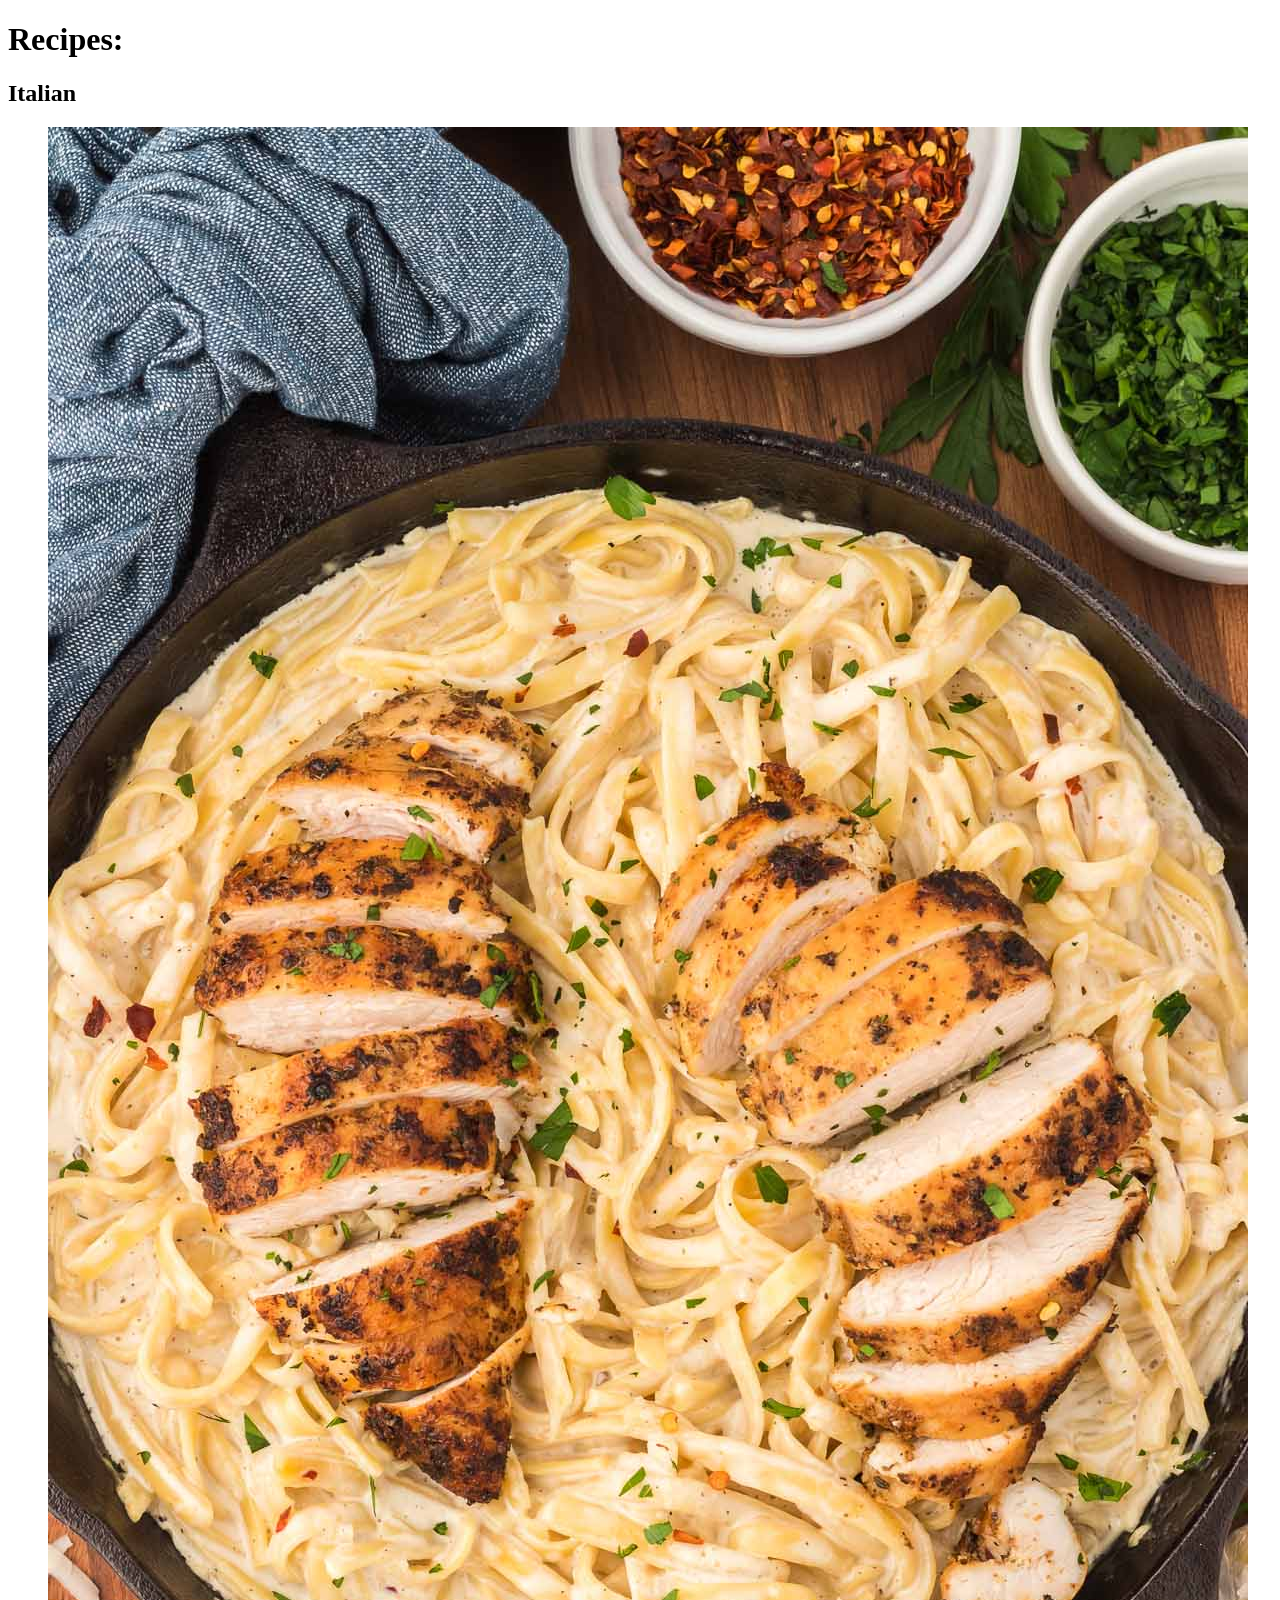
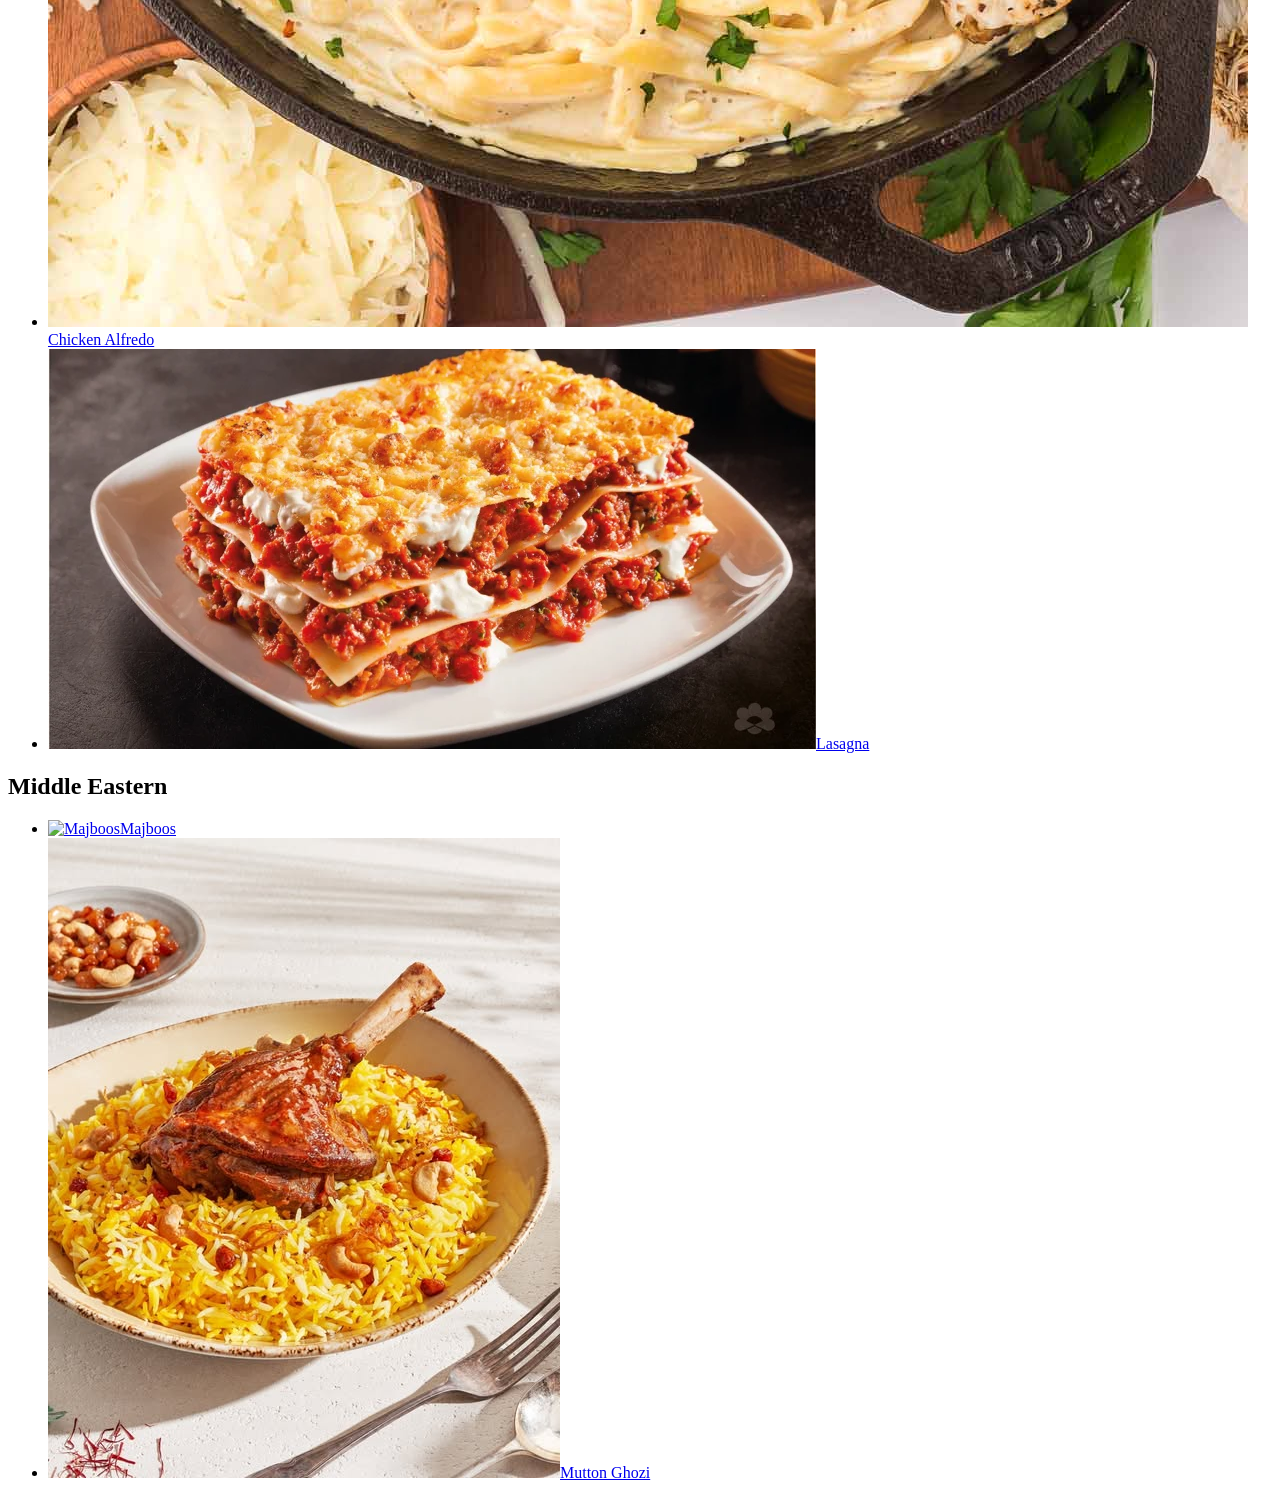
==== index.html @ 53bad21d "..." ====
<!doctype html>
<html>
  <head>
    <link
      rel="stylesheet"
      href="https://cdn.jsdelivr.net/npm/@picocss/pico@2/css/pico.min.css"
    />
    <link rel="stylesheet" href="style.css" />
    <title>The Best Recipes!</title>
  </head>
  <body>
    <h1 class="text-primary">Recipes:</h1>
    <div class="cuisine-container">
      <h2>Italian</h2>
      <ul>
        <li>
          <a href="recipes/Alfredo.html"
            ><img src="images/Alfredo.png" alt="Alfredo" />Chicken Alfredo</a
          >
        </li>
        <li>
          <a href="recipes/lasagna.html"
            ><img src="images/lasagana.png" alt="Lasagna" />Lasagna</a
          >
        </li>
      </ul>
    </div>
    <div class="cuisine-container">
      <h2>Middle Eastern</h2>
      <ul>
        <li>
          <a href="recipes/pancakes.html"
            ><img src="images/Majboos.png" alt="Majboos" />Majboos</a
          >
        </li>
        <li>
          <a href="recipes/burgers.html"
            ><img src="images/ghozi.png" alt="Mutton Ghozi" />Mutton Ghozi</a
          >
        </li>
      </ul>
    </div>
  </body>
</html>
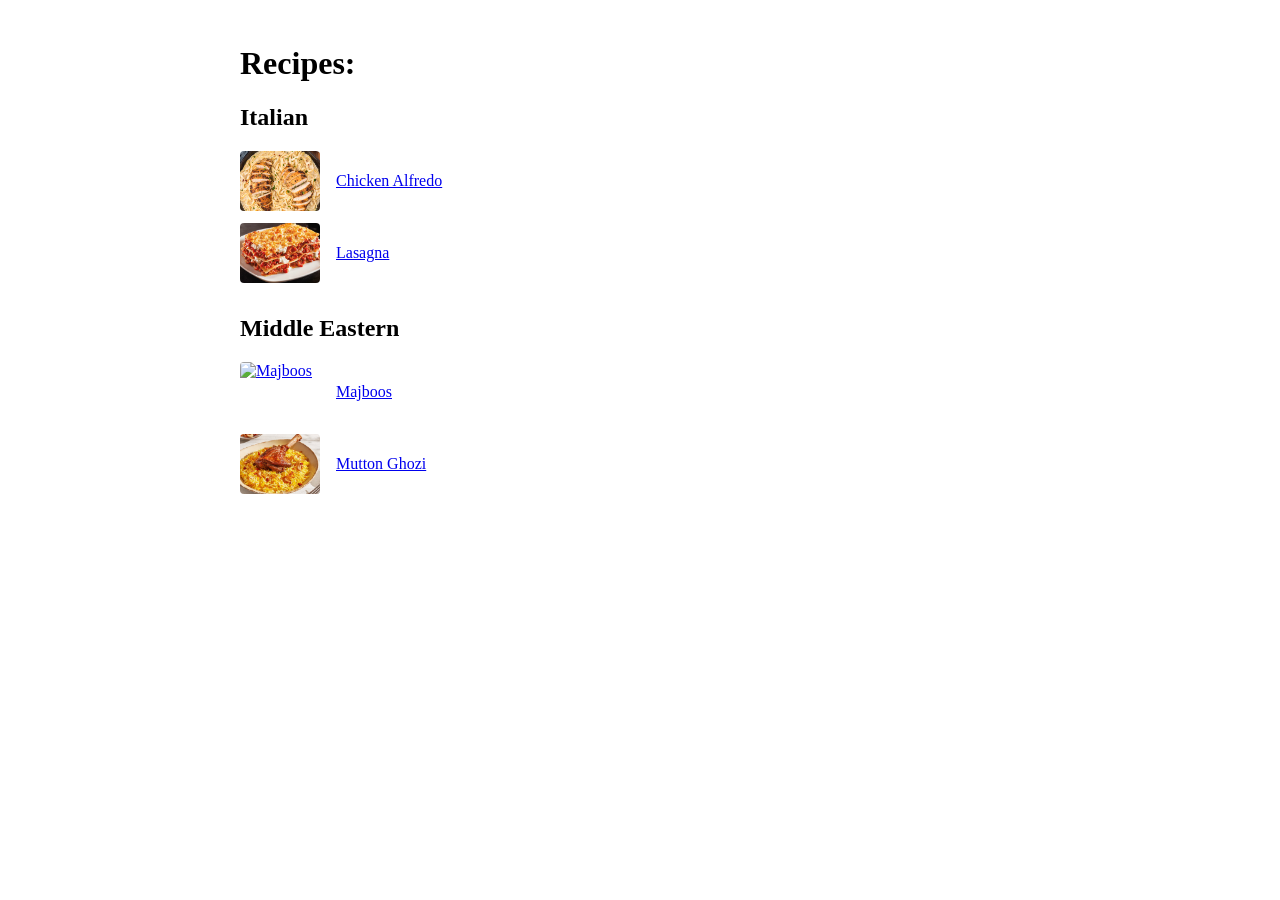
==== commit 6f753ed5: "finished" ====
--- a/index.html
+++ b/index.html
@@ -14,7 +14,7 @@
       <h2>Italian</h2>
       <ul>
         <li>
-          <a href="recipes/Alfredo.html"
+          <a href="recipes/alfredo.html"
             ><img src="images/Alfredo.png" alt="Alfredo" />Chicken Alfredo</a
           >
         </li>
--- a/style.css
+++ b/style.css
@@ -0,0 +1,81 @@
+/* ── Layout ── */
+body {
+  max-width: 800px;
+  margin: 0 auto;
+  padding: 1.5rem;
+}
+
+/* ── Images ── */
+img {
+  max-width: 100%;
+  width: 480px;
+  height: 320px;
+  object-fit: cover;
+  border-radius: 8px;
+  display: block;
+}
+
+/* Index page thumbnail images */
+ul li img {
+  width: 80px;
+  height: 60px;
+  display: inline-block;
+  vertical-align: middle;
+  margin-right: 0.5rem;
+  border-radius: 4px;
+}
+
+/* ── Recipe page sections ── */
+.image-container {
+  margin: 1rem 0;
+}
+
+.ingredients-container,
+.instructions-container {
+  margin: 1.5rem 0;
+}
+
+.ingredients-container ul,
+.instructions-container ol {
+  padding-left: 1.25rem;
+}
+
+.ingredients-container li,
+.instructions-container li {
+  margin-bottom: 0.4rem;
+  line-height: 1.6;
+}
+
+/* ── Prep time pill ── */
+p {
+  font-size: 0.95rem;
+  color: #555;
+}
+
+/* ── Nav back link ── */
+.back-link {
+  display: inline-block;
+  margin-bottom: 1rem;
+  font-size: 0.9rem;
+}
+
+/* ── Index cuisine sections ── */
+.cuisine-container {
+  margin-bottom: 2rem;
+}
+
+.cuisine-container ul {
+  list-style: none;
+  padding: 0;
+}
+
+.cuisine-container li {
+  margin-bottom: 0.75rem;
+}
+
+.cuisine-container a {
+  display: flex;
+  align-items: center;
+  gap: 0.5rem;
+  font-size: 1rem;
+}
